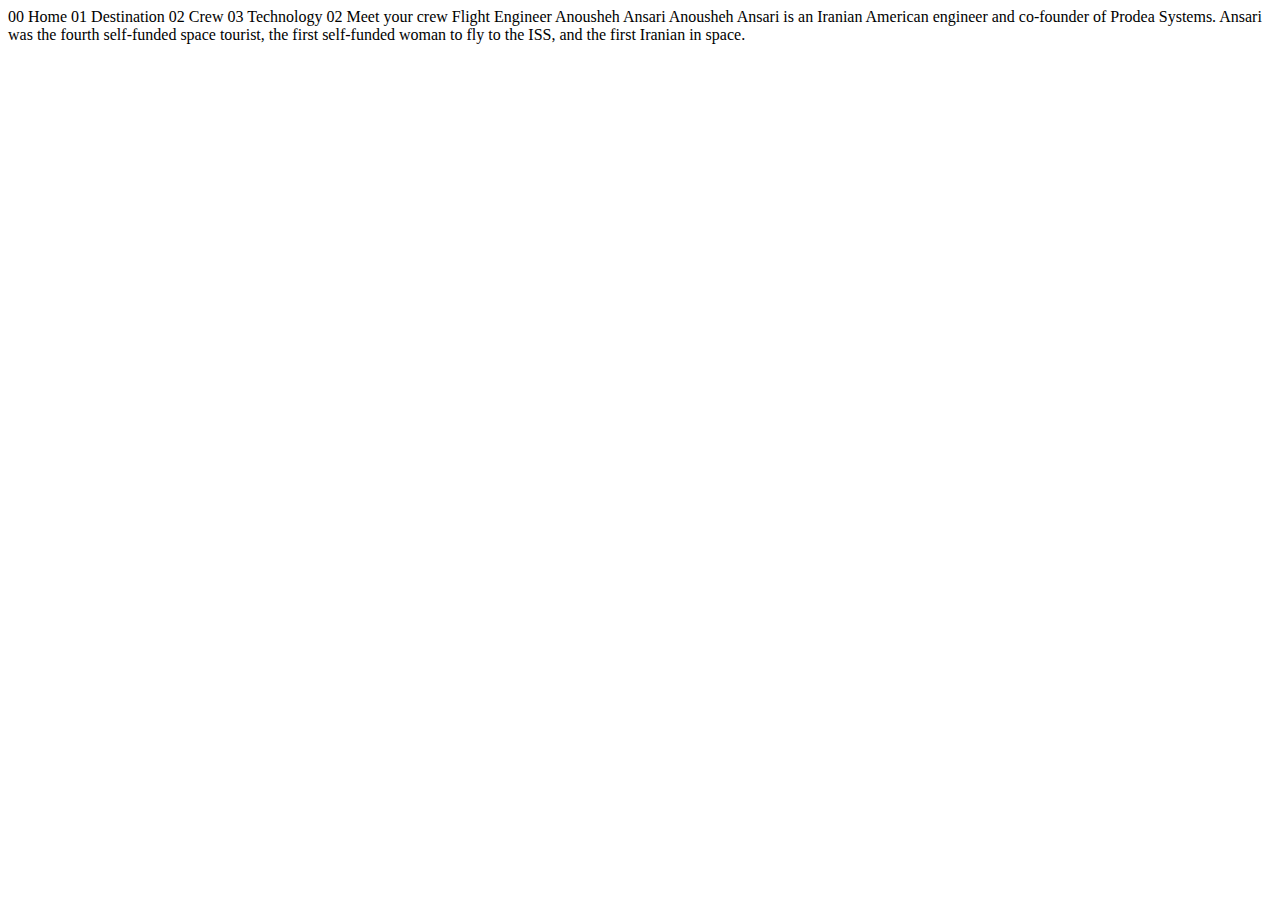
==== space-tourism-website-main/starter-code/crew/crew-engineer.html @ 4d7a3374 "enviando projeto para o github" ====
<!DOCTYPE html>
<html lang="en">
<head>
  <meta charset="UTF-8">
  <meta name="viewport" content="width=device-width, initial-scale=1.0">

  <link rel="icon" type="image/png" sizes="32x32" href="./assets/favicon-32x32.png">
  
  <title>Frontend Mentor | Space tourism website</title>
</head>
<body>

  00 Home
  01 Destination
  02 Crew
  03 Technology

  02 Meet your crew

  Flight Engineer
  Anousheh Ansari

  Anousheh Ansari is an Iranian American engineer and co-founder of Prodea Systems. 
  Ansari was the fourth self-funded space tourist, the first self-funded woman to 
  fly to the ISS, and the first Iranian in space. 
</body>
</html>
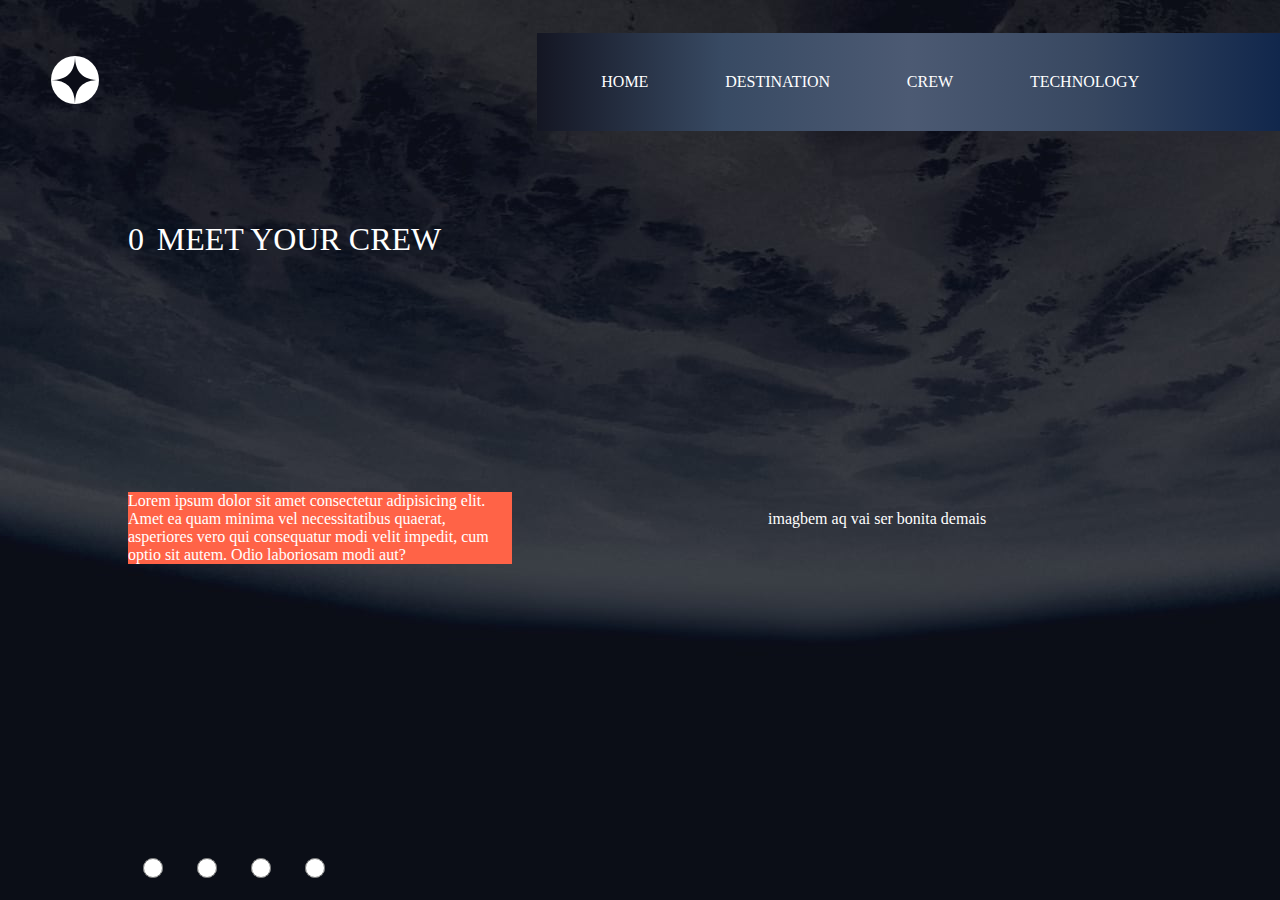
==== commit 5f6b2038: "adicionando logica na crew page" ====
--- a/space-tourism-website-main/starter-code/crew/crew-engineer.html
+++ b/space-tourism-website-main/starter-code/crew/crew-engineer.html
@@ -1,27 +1,64 @@
 <!DOCTYPE html>
 <html lang="en">
+
 <head>
-  <meta charset="UTF-8">
-  <meta name="viewport" content="width=device-width, initial-scale=1.0">
+    <meta charset="UTF-8">
+    <meta name="viewport" content="width=device-width, initial-scale=1.0">
 
-  <link rel="icon" type="image/png" sizes="32x32" href="./assets/favicon-32x32.png">
-  
-  <title>Frontend Mentor | Space tourism website</title>
+    <link rel="icon" type="image/png" sizes="32x32" href="./assets/favicon-32x32.png">
+    <link rel="icon" type="image/png" sizes="32x32" href="../assets/favicon-32x32.png">
+    <link rel="stylesheet" href="../css/style.css">
+    <link rel="stylesheet" href="../css/crew/crew.css">
+    <link rel="stylesheet" href="../css/crew/radio.css">
+    <title>Frontend Mentor | Space tourism website</title>
 </head>
+
 <body>
+    <header>
+        <div class="content_header">
+            <div class="logo"><img src="../assets/shared/logo.svg" alt="" srcset=""></div>
+            <nav class="nav_items">
+                <ul class="ul_nav">
+                    <li class="items">HOME</li>
+                    <li class="items">DESTINATION</li>
+                    <li class="items">CREW</li>
+                    <li class="items">TECHNOLOGY</li>
+                </ul>
+                <div class="icon_responsive">
+                    <img src="../assets/shared/icon-hamburger.svg" alt="">
+                </div>
+            </nav>
+        </div>
+    </header>
+    <main>
+        <div class="main_content">
+            <div class="titulo">
+                <p class="number">0</p>
+                <p>MEET YOUR CREW</p>
+            </div>
+            <div class="description_crew">
+                <div class="description">
+                    <p class="role"></p>
+                    <p class="name"></p>
+                    <div class="biografia">
+                        <p class="bio">Lorem ipsum dolor sit amet consectetur adipisicing elit. Amet ea quam minima vel necessitatibus quaerat, asperiores vero qui consequatur modi velit impedit, cum optio sit autem. Odio laboriosam modi aut?</p>
+                    </div>
+                    <div class="radios">
+                        <input type="radio" name="crew" id="primeiro" class="choose">
+                        <input type="radio" name="crew" id="segundo">
+                        <input type="radio" name="crew" id="terceiro">
+                        <input type="radio" name="crew" id="quarto">
+                    </div>
+                </div>
+                <div class="pessoa">
+                    <img src="" alt="" srcset="">
+                    <p>imagbem aq vai ser bonita demais</p>
+                </div>
+            </div>
+        </div>
+    </main>
+</body>
+<script src="../js/Responsive.JS"></script>
+<script src="..//js/crew_js/insertInfo.js"></script>
 
-  00 Home
-  01 Destination
-  02 Crew
-  03 Technology
-
-  02 Meet your crew
-
-  Flight Engineer
-  Anousheh Ansari
-
-  Anousheh Ansari is an Iranian American engineer and co-founder of Prodea Systems. 
-  Ansari was the fourth self-funded space tourist, the first self-funded woman to 
-  fly to the ISS, and the first Iranian in space. 
-</body>
 </html>--- a/space-tourism-website-main/starter-code/css/style.css
+++ b/space-tourism-website-main/starter-code/css/style.css
@@ -0,0 +1,112 @@
+* {
+    margin: 0;
+    padding: 0;
+    box-sizing: border-box;
+    color: white;
+    font-family: 'Times New Roman', Times, serif;
+}
+
+body {
+    display: flex;
+    flex-direction: column;
+    width: 100vw;
+    height: 100vh;
+    background-repeat: no-repeat;
+    background-size: cover;
+    background-position: center;
+    overflow-x: hidden;
+}
+
+header {
+    display: flex;
+    width: 100vw;
+    height: 17vh;
+}
+
+.content_header {
+    display: flex;
+    align-items: center;
+    width: 100%;
+    height: 75%;
+    margin-top: auto;
+}
+
+.logo {
+    margin-left: 4vw;
+}
+
+.nav_items {
+    display: flex;
+    align-items: center;
+    height: 100%;
+    padding: 0vw 5vw 0vw 5vw;
+    margin-left: auto;
+    background-image: linear-gradient(to right, #141623, #384A63, #4C5A73, #374760, #11274C);
+}
+
+ul {
+    list-style-type: none;
+    display: flex;
+    transition: transform 0.3s ease-in;
+}
+
+.items {
+    margin-right: 6vw;
+    cursor: pointer;
+    color: white;
+}
+
+.icon_responsive {
+    display: none;
+}
+
+.active {
+    transform: translateX(0%);
+    display: flex;
+}
+
+@keyframes bringItems {
+    from {
+        transform: translateX(-100%);
+        opacity: 0;
+    }
+    to {
+        transform: translateX(0%);
+        opacity: 1;
+    }
+}
+
+@media(max-width: 1250px) {
+    .content_header {
+        height: 100%;
+    }
+}
+
+@media(max-width: 750px) {
+    ul {
+        position: absolute;
+        z-index: 1;
+        flex-direction: column;
+        justify-content: space-around;
+        align-items: center;
+        top: 13vh;
+        left: 0;
+        width: 60vw;
+        height: 87vh;
+        background-image: linear-gradient(to bottom, #141623, #384A63, #4C5A73, #374760, #11274C);
+        transform: translateX(-100%);
+    }
+    .items {
+        margin-right: 0px;
+        opacity: 0;
+        color: white;
+    }
+    .nav_items {
+        padding: 0px;
+        background-image: none;
+    }
+    .icon_responsive {
+        display: block;
+        margin-right: 4vw;
+    }
+}--- a/space-tourism-website-main/starter-code/css/crew/crew.css
+++ b/space-tourism-website-main/starter-code/css/crew/crew.css
@@ -0,0 +1,47 @@
+body {
+    background-image: url(../../assets/crew/background-crew-desktop.jpg);
+}
+
+main {
+    display: flex;
+    flex-direction: column;
+    height: 100%;
+    width: 100vw;
+}
+
+.main_content {
+    display: flex;
+    flex-direction: column;
+    width: 100%;
+    height: 100%;
+    margin-top: 10vh;
+    margin-left: 10vw;
+}
+
+.titulo {
+    display: flex;
+    font-size: clamp(1rem, 0.125rem + 5vw, 2rem);
+}
+
+.titulo>p {
+    margin-right: 1vw;
+}
+
+.description_crew {
+    display: flex;
+    margin-top: auto;
+    width: 100vw;
+    height: 60%;
+}
+
+.description {
+    display: flex;
+    flex-direction: column;
+    height: 100%;
+    width: 50%;
+}
+
+.biografia {
+    width: 30vw;
+    background-color: tomato;
+}--- a/space-tourism-website-main/starter-code/css/crew/radio.css
+++ b/space-tourism-website-main/starter-code/css/crew/radio.css
@@ -0,0 +1,11 @@
+.radios>input {
+    width: 50px;
+    height: 20px;
+    border-radius: 10px;
+    border: transparent;
+}
+
+.radios {
+    margin-top: auto;
+    margin-bottom: 2vh;
+}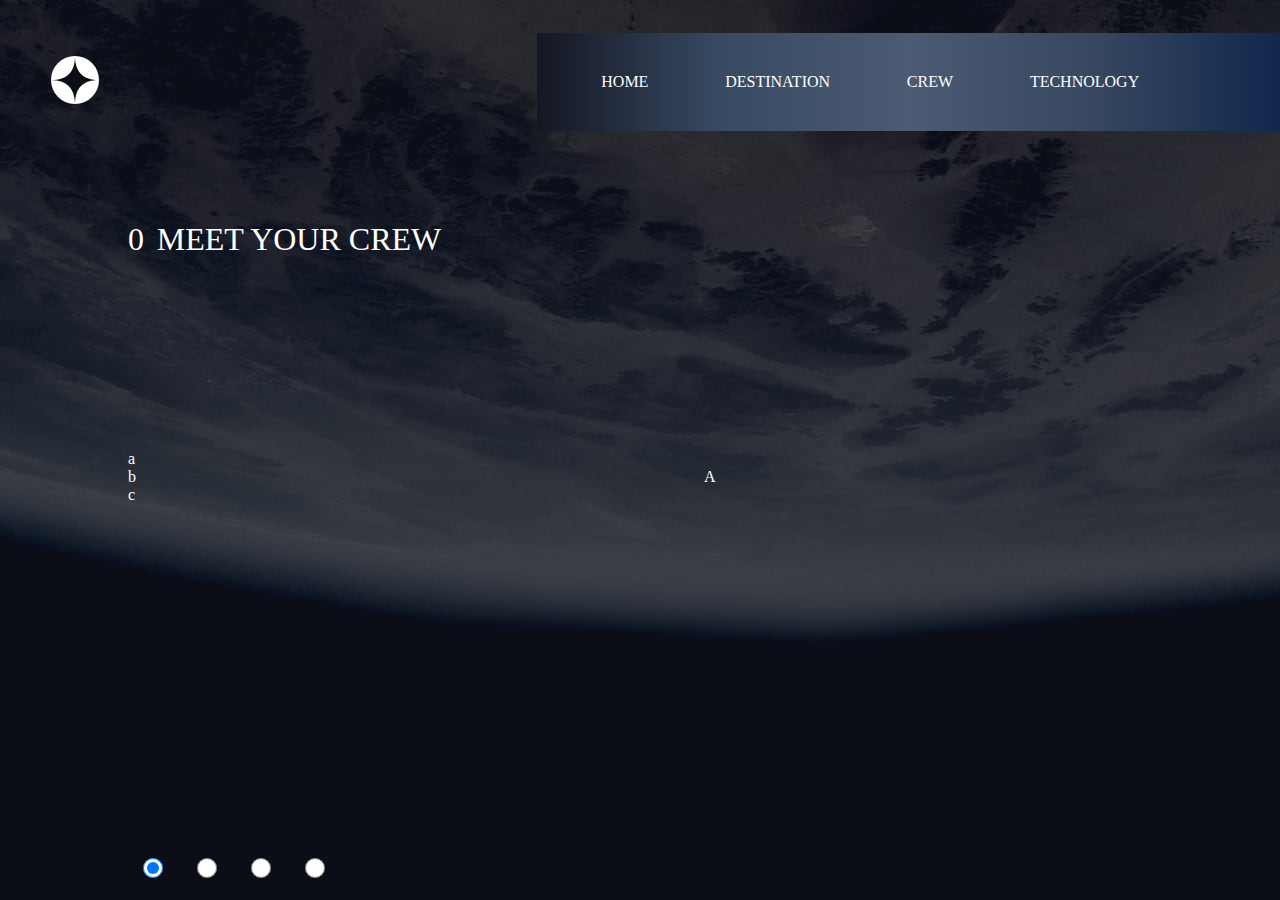
==== commit 4a3368ad: "arrumando a responsivdade do projeto" ====
--- a/space-tourism-website-main/starter-code/crew/crew-engineer.html
+++ b/space-tourism-website-main/starter-code/crew/crew-engineer.html
@@ -5,8 +5,8 @@
     <meta charset="UTF-8">
     <meta name="viewport" content="width=device-width, initial-scale=1.0">
 
-    <link rel="icon" type="image/png" sizes="32x32" href="./assets/favicon-32x32.png">
-    <link rel="icon" type="image/png" sizes="32x32" href="../assets/favicon-32x32.png">
+    <!-- <link rel="icon" type="image/png" sizes="32x32" href="./assets/favicon-32x32.png"> -->
+    <!-- <link rel="icon" type="image/png" sizes="32x32" href="../assets/favicon-32x32.png"> -->
     <link rel="stylesheet" href="../css/style.css">
     <link rel="stylesheet" href="../css/crew/crew.css">
     <link rel="stylesheet" href="../css/crew/radio.css">
@@ -38,21 +38,21 @@
             </div>
             <div class="description_crew">
                 <div class="description">
-                    <p class="role"></p>
-                    <p class="name"></p>
+                    <p class="role">a</p>
+                    <p class="name">b</p>
                     <div class="biografia">
-                        <p class="bio">Lorem ipsum dolor sit amet consectetur adipisicing elit. Amet ea quam minima vel necessitatibus quaerat, asperiores vero qui consequatur modi velit impedit, cum optio sit autem. Odio laboriosam modi aut?</p>
+                        <p class="bio">c</p>
                     </div>
                     <div class="radios">
-                        <input type="radio" name="crew" id="primeiro" class="choose">
-                        <input type="radio" name="crew" id="segundo">
-                        <input type="radio" name="crew" id="terceiro">
-                        <input type="radio" name="crew" id="quarto">
+                        <input type="radio" name="crew" id="primeiro" class="crew" checked>
+                        <input type="radio" name="crew" id="segundo" class="crew">
+                        <input type="radio" name="crew" id="terceiro" class="crew">
+                        <input type="radio" name="crew" id="quarto" class="crew">
                     </div>
                 </div>
                 <div class="pessoa">
                     <img src="" alt="" srcset="">
-                    <p>imagbem aq vai ser bonita demais</p>
+                    <p>A</p>
                 </div>
             </div>
         </div>
--- a/space-tourism-website-main/starter-code/css/crew/crew.css
+++ b/space-tourism-website-main/starter-code/css/crew/crew.css
@@ -4,7 +4,6 @@
 
 main {
     display: flex;
-    flex-direction: column;
     height: 100%;
     width: 100vw;
 }
@@ -14,13 +13,13 @@
     flex-direction: column;
     width: 100%;
     height: 100%;
-    margin-top: 10vh;
-    margin-left: 10vw;
 }
 
 .titulo {
     display: flex;
     font-size: clamp(1rem, 0.125rem + 5vw, 2rem);
+    margin-top: 10vh;
+    margin-left: 10vw;
 }
 
 .titulo>p {
@@ -30,8 +29,8 @@
 .description_crew {
     display: flex;
     margin-top: auto;
-    width: 100vw;
-    height: 60%;
+    height: 50vh;
+    margin-left: 10vw;
 }
 
 .description {
@@ -43,5 +42,4 @@
 
 .biografia {
     width: 30vw;
-    background-color: tomato;
 }--- a/space-tourism-website-main/starter-code/css/crew/radio.css
+++ b/space-tourism-website-main/starter-code/css/crew/radio.css
@@ -7,5 +7,6 @@
 
 .radios {
     margin-top: auto;
+    width: 100vw;
     margin-bottom: 2vh;
 }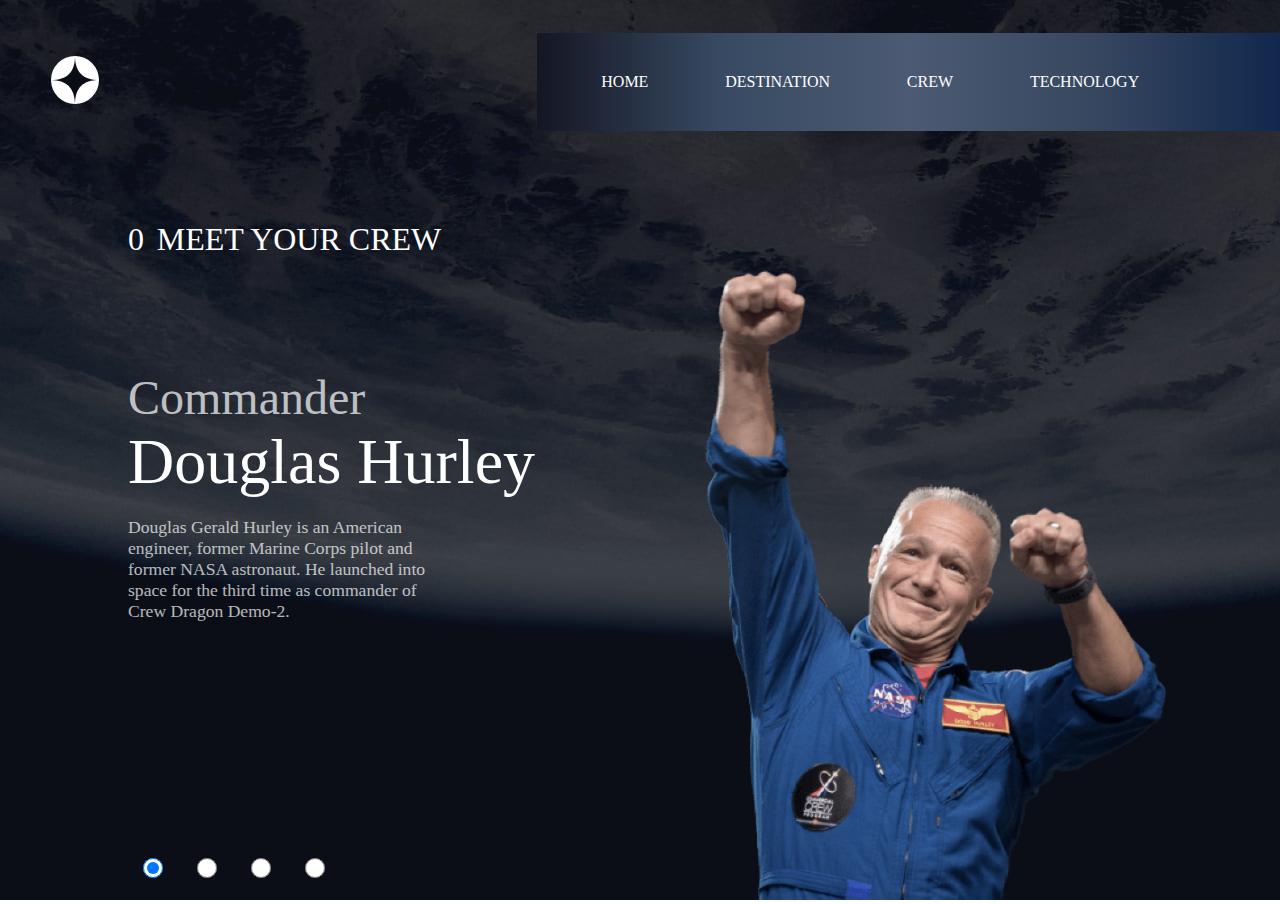
==== commit 588e5427: "adicionando responsividade no crew" ====
--- a/space-tourism-website-main/starter-code/crew/crew-engineer.html
+++ b/space-tourism-website-main/starter-code/crew/crew-engineer.html
@@ -37,11 +37,13 @@
                 <p>MEET YOUR CREW</p>
             </div>
             <div class="description_crew">
-                <div class="description">
-                    <p class="role">a</p>
-                    <p class="name">b</p>
-                    <div class="biografia">
-                        <p class="bio">c</p>
+                <div class=" description">
+                    <div class="sob">
+                        <p class="role"></p>
+                        <p class="name"></p>
+                        <div class="biografia">
+                            <p class="bio"></p>
+                        </div>
                     </div>
                     <div class="radios">
                         <input type="radio" name="crew" id="primeiro" class="crew" checked>
@@ -51,8 +53,7 @@
                     </div>
                 </div>
                 <div class="pessoa">
-                    <img src="" alt="" srcset="">
-                    <p>A</p>
+                    <img src="" alt="" srcset="" class="images">
                 </div>
             </div>
         </div>
--- a/space-tourism-website-main/starter-code/css/crew/crew.css
+++ b/space-tourism-website-main/starter-code/css/crew/crew.css
@@ -1,5 +1,6 @@
 body {
     background-image: url(../../assets/crew/background-crew-desktop.jpg);
+    font-family: 'Times New Roman', Times, serif;
 }
 
 main {
@@ -29,7 +30,6 @@
 .description_crew {
     display: flex;
     margin-top: auto;
-    height: 50vh;
     margin-left: 10vw;
 }
 
@@ -40,6 +40,37 @@
     width: 50%;
 }
 
+.sob {
+    display: flex;
+    flex-direction: column;
+    justify-content: center;
+    width: auto;
+    height: 20vh;
+    margin-top: auto;
+    margin-bottom: auto;
+}
+
+.role {
+    font-size: clamp(1rem, 2rem + 8vw, 3rem);
+    opacity: 0.7;
+}
+
+.name {
+    font-size: clamp(2rem, 0.125rem + 20vw, 4rem);
+}
+
 .biografia {
-    width: 30vw;
+    width: 25vw;
+    margin-top: 2vh;
+    font-size: clamp(1rem, 0.5rem + 15vw, 1.1rem);
+    opacity: 0.7;
+}
+
+.pessoa {
+    height: 70vh;
+}
+
+.pessoa>img {
+    width: 100%;
+    height: 100%;
 }--- a/space-tourism-website-main/starter-code/css/crew/radio.css
+++ b/space-tourism-website-main/starter-code/css/crew/radio.css
@@ -7,6 +7,5 @@
 
 .radios {
     margin-top: auto;
-    width: 100vw;
     margin-bottom: 2vh;
 }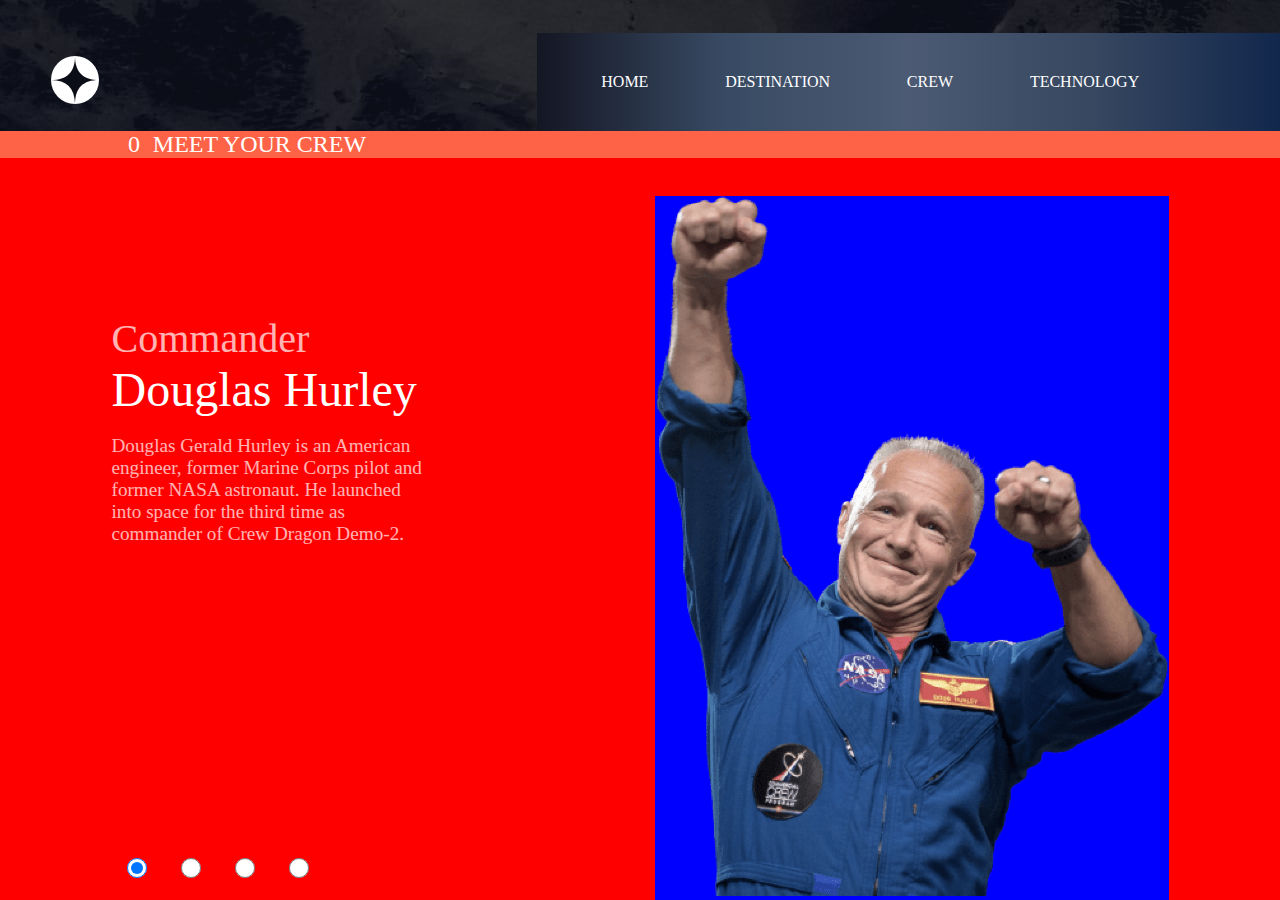
==== commit 7035256d: "ajustando responsividade" ====
--- a/space-tourism-website-main/starter-code/crew/crew-engineer.html
+++ b/space-tourism-website-main/starter-code/crew/crew-engineer.html
@@ -37,7 +37,7 @@
                 <p>MEET YOUR CREW</p>
             </div>
             <div class="description_crew">
-                <div class=" description">
+                <div class="description">
                     <div class="sob">
                         <p class="role"></p>
                         <p class="name"></p>
--- a/space-tourism-website-main/starter-code/css/crew/crew.css
+++ b/space-tourism-website-main/starter-code/css/crew/crew.css
@@ -5,7 +5,7 @@
 
 main {
     display: flex;
-    height: 100%;
+    height: 100vh;
     width: 100vw;
 }
 
@@ -13,13 +13,12 @@
     display: flex;
     flex-direction: column;
     width: 100%;
-    height: 100%;
+    background-color: tomato;
 }
 
 .titulo {
     display: flex;
-    font-size: clamp(1rem, 0.125rem + 5vw, 2rem);
-    margin-top: 10vh;
+    font-size: clamp(1rem, 0.2rem + 5vw, 1.5rem);
     margin-left: 10vw;
 }
 
@@ -29,48 +28,75 @@
 
 .description_crew {
     display: flex;
-    margin-top: auto;
-    margin-left: 10vw;
+    justify-content: space-around;
+    height: 100%;
+    background-color: red;
 }
 
 .description {
     display: flex;
     flex-direction: column;
-    height: 100%;
-    width: 50%;
+    justify-content: center;
 }
 
 .sob {
     display: flex;
+    margin-top: auto;
+    margin-bottom: auto;
     flex-direction: column;
     justify-content: center;
-    width: auto;
-    height: 20vh;
-    margin-top: auto;
-    margin-bottom: auto;
 }
 
 .role {
-    font-size: clamp(1rem, 2rem + 8vw, 3rem);
+    font-size: clamp(1rem, 2rem + 5vw, 2.5rem);
     opacity: 0.7;
 }
 
 .name {
-    font-size: clamp(2rem, 0.125rem + 20vw, 4rem);
+    font-size: clamp(2rem, 0.125rem + 10vw, 3rem);
 }
 
 .biografia {
     width: 25vw;
     margin-top: 2vh;
-    font-size: clamp(1rem, 0.5rem + 15vw, 1.1rem);
+    font-size: clamp(1rem, 0.5rem + 15vw, 1.2rem);
     opacity: 0.7;
 }
 
 .pessoa {
-    height: 70vh;
+    /* height: 70vh; */
+    margin-top: auto;
+    background-color: blue;
 }
 
 .pessoa>img {
     width: 100%;
     height: 100%;
-}+}
+
+@media(max-width: 1250px) {
+    .description_crew {
+        flex-direction: column;
+        align-items: center;
+    }
+    .description {
+        height: 35vh;
+        align-items: center;
+        width: 100vw;
+    }
+    .sob {
+        width: 60vw;
+    }
+    .pessoa {
+        height: 40vh;
+    }
+    .biografia {
+        width: 100%;
+    }
+    .radios {
+        display: flex;
+        justify-content: center;
+    }
+}
+
+@media(max-width: 750px) {}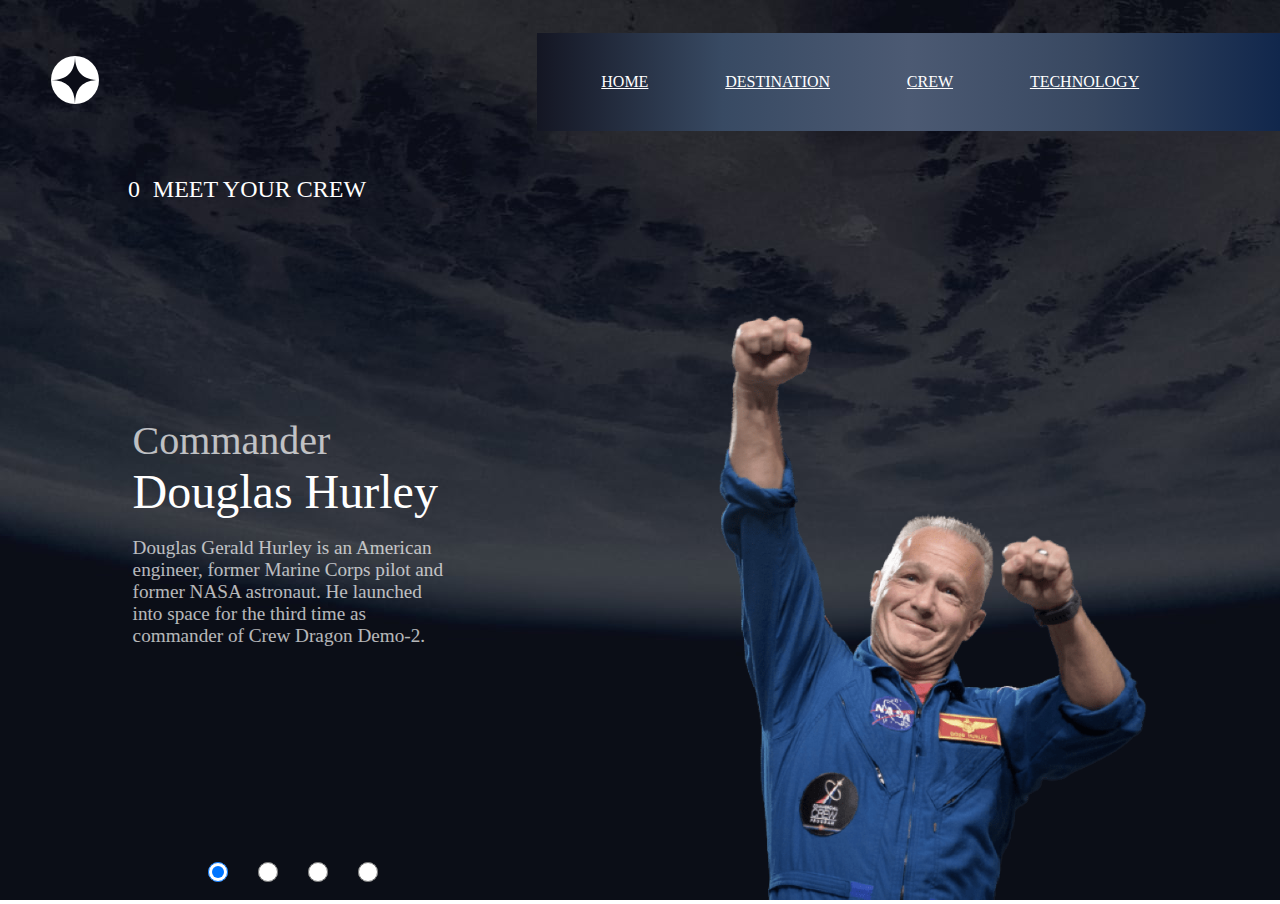
==== commit 5d3895c7: "adicionando navegação" ====
--- a/space-tourism-website-main/starter-code/crew/crew-engineer.html
+++ b/space-tourism-website-main/starter-code/crew/crew-engineer.html
@@ -4,9 +4,7 @@
 <head>
     <meta charset="UTF-8">
     <meta name="viewport" content="width=device-width, initial-scale=1.0">
-
-    <!-- <link rel="icon" type="image/png" sizes="32x32" href="./assets/favicon-32x32.png"> -->
-    <!-- <link rel="icon" type="image/png" sizes="32x32" href="../assets/favicon-32x32.png"> -->
+    <link rel="icon" type="image/png" sizes="32x32" href="../assets/favicon-32x32.png">
     <link rel="stylesheet" href="../css/style.css">
     <link rel="stylesheet" href="../css/crew/crew.css">
     <link rel="stylesheet" href="../css/crew/radio.css">
@@ -19,10 +17,18 @@
             <div class="logo"><img src="../assets/shared/logo.svg" alt="" srcset=""></div>
             <nav class="nav_items">
                 <ul class="ul_nav">
-                    <li class="items">HOME</li>
-                    <li class="items">DESTINATION</li>
-                    <li class="items">CREW</li>
-                    <li class="items">TECHNOLOGY</li>
+                    <a href="../home/index.html">
+                        <li class="items">HOME</li>
+                    </a>
+                    <a href="../destination/destination-moon.html">
+                        <li class="items">DESTINATION</li>
+                    </a>
+                    <a href="../crew/crew-engineer.html">
+                        <li class="items">CREW</li>
+                    </a>
+                    <a href="../technology/technology.html">
+                        <li class="items">TECHNOLOGY</li>
+                    </a>
                 </ul>
                 <div class="icon_responsive">
                     <img src="../assets/shared/icon-hamburger.svg" alt="">
--- a/space-tourism-website-main/starter-code/css/crew/crew.css
+++ b/space-tourism-website-main/starter-code/css/crew/crew.css
@@ -12,14 +12,15 @@
 .main_content {
     display: flex;
     flex-direction: column;
+    justify-content: center;
     width: 100%;
-    background-color: tomato;
 }
 
 .titulo {
     display: flex;
     font-size: clamp(1rem, 0.2rem + 5vw, 1.5rem);
     margin-left: 10vw;
+    margin-top: 5vh;
 }
 
 .titulo>p {
@@ -30,21 +31,19 @@
     display: flex;
     justify-content: space-around;
     height: 100%;
-    background-color: red;
 }
 
 .description {
     display: flex;
     flex-direction: column;
-    justify-content: center;
 }
 
 .sob {
     display: flex;
-    margin-top: auto;
-    margin-bottom: auto;
     flex-direction: column;
     justify-content: center;
+    width: 100%;
+    height: 100%;
 }
 
 .role {
@@ -64,9 +63,8 @@
 }
 
 .pessoa {
-    /* height: 70vh; */
+    height: 65vh;
     margin-top: auto;
-    background-color: blue;
 }
 
 .pessoa>img {
@@ -75,17 +73,23 @@
 }
 
 @media(max-width: 1250px) {
+    body {
+        background-image: url(../../assets/crew/background-crew-tablet.jpg);
+    }
     .description_crew {
         flex-direction: column;
         align-items: center;
+        height: 100%;
     }
     .description {
-        height: 35vh;
+        display: flex;
         align-items: center;
         width: 100vw;
+        margin-top: 5vh;
     }
     .sob {
         width: 60vw;
+        height: auto;
     }
     .pessoa {
         height: 40vh;
@@ -96,7 +100,17 @@
     .radios {
         display: flex;
         justify-content: center;
+        width: 100%;
+        margin-top: 5vh;
     }
 }
 
-@media(max-width: 750px) {}+@media(max-width: 750px) {
+    body {
+        background-image: url(../../assets/crew/background-crew-mobile.jpg)
+    }
+    .sob {
+        width: 100vw;
+        height: auto;
+    }
+}--- a/space-tourism-website-main/starter-code/css/crew/radio.css
+++ b/space-tourism-website-main/starter-code/css/crew/radio.css
@@ -6,6 +6,7 @@
 }
 
 .radios {
-    margin-top: auto;
+    display: flex;
+    justify-content: center;
     margin-bottom: 2vh;
 }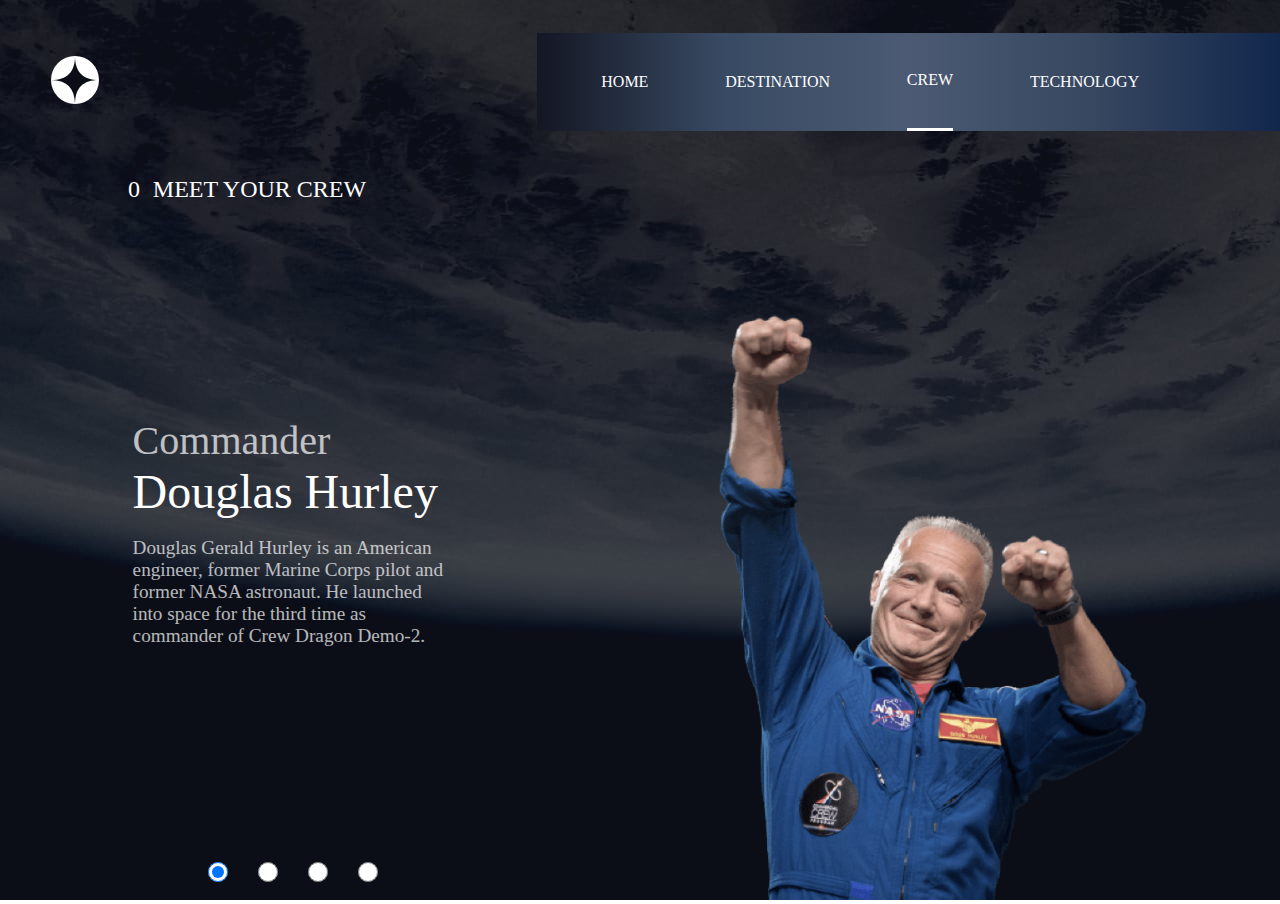
==== commit f3e15c54: "trabalhando na responsividade do projeto" ====
--- a/space-tourism-website-main/starter-code/crew/crew-engineer.html
+++ b/space-tourism-website-main/starter-code/crew/crew-engineer.html
@@ -24,7 +24,7 @@
                         <li class="items">DESTINATION</li>
                     </a>
                     <a href="../crew/crew-engineer.html">
-                        <li class="items">CREW</li>
+                        <li class="items actived">CREW</li>
                     </a>
                     <a href="../technology/technology.html">
                         <li class="items">TECHNOLOGY</li>
--- a/space-tourism-website-main/starter-code/css/style.css
+++ b/space-tourism-website-main/starter-code/css/style.css
@@ -45,9 +45,27 @@
 }
 
 ul {
+    display: flex;
     list-style-type: none;
+    transition: transform 0.3s ease-in;
+    height: 100%;
+}
+
+ul>a {
     display: flex;
-    transition: transform 0.3s ease-in;
+    align-items: center;
+    text-decoration: none;
+    height: 100%;
+}
+
+.actived {
+    border-bottom: 3px solid white;
+}
+
+li {
+    display: flex;
+    height: 100%;
+    align-items: center;
 }
 
 .items {
@@ -80,6 +98,9 @@
     .content_header {
         height: 100%;
     }
+    li {
+        height: auto;
+    }
 }
 
 @media(max-width: 750px) {
